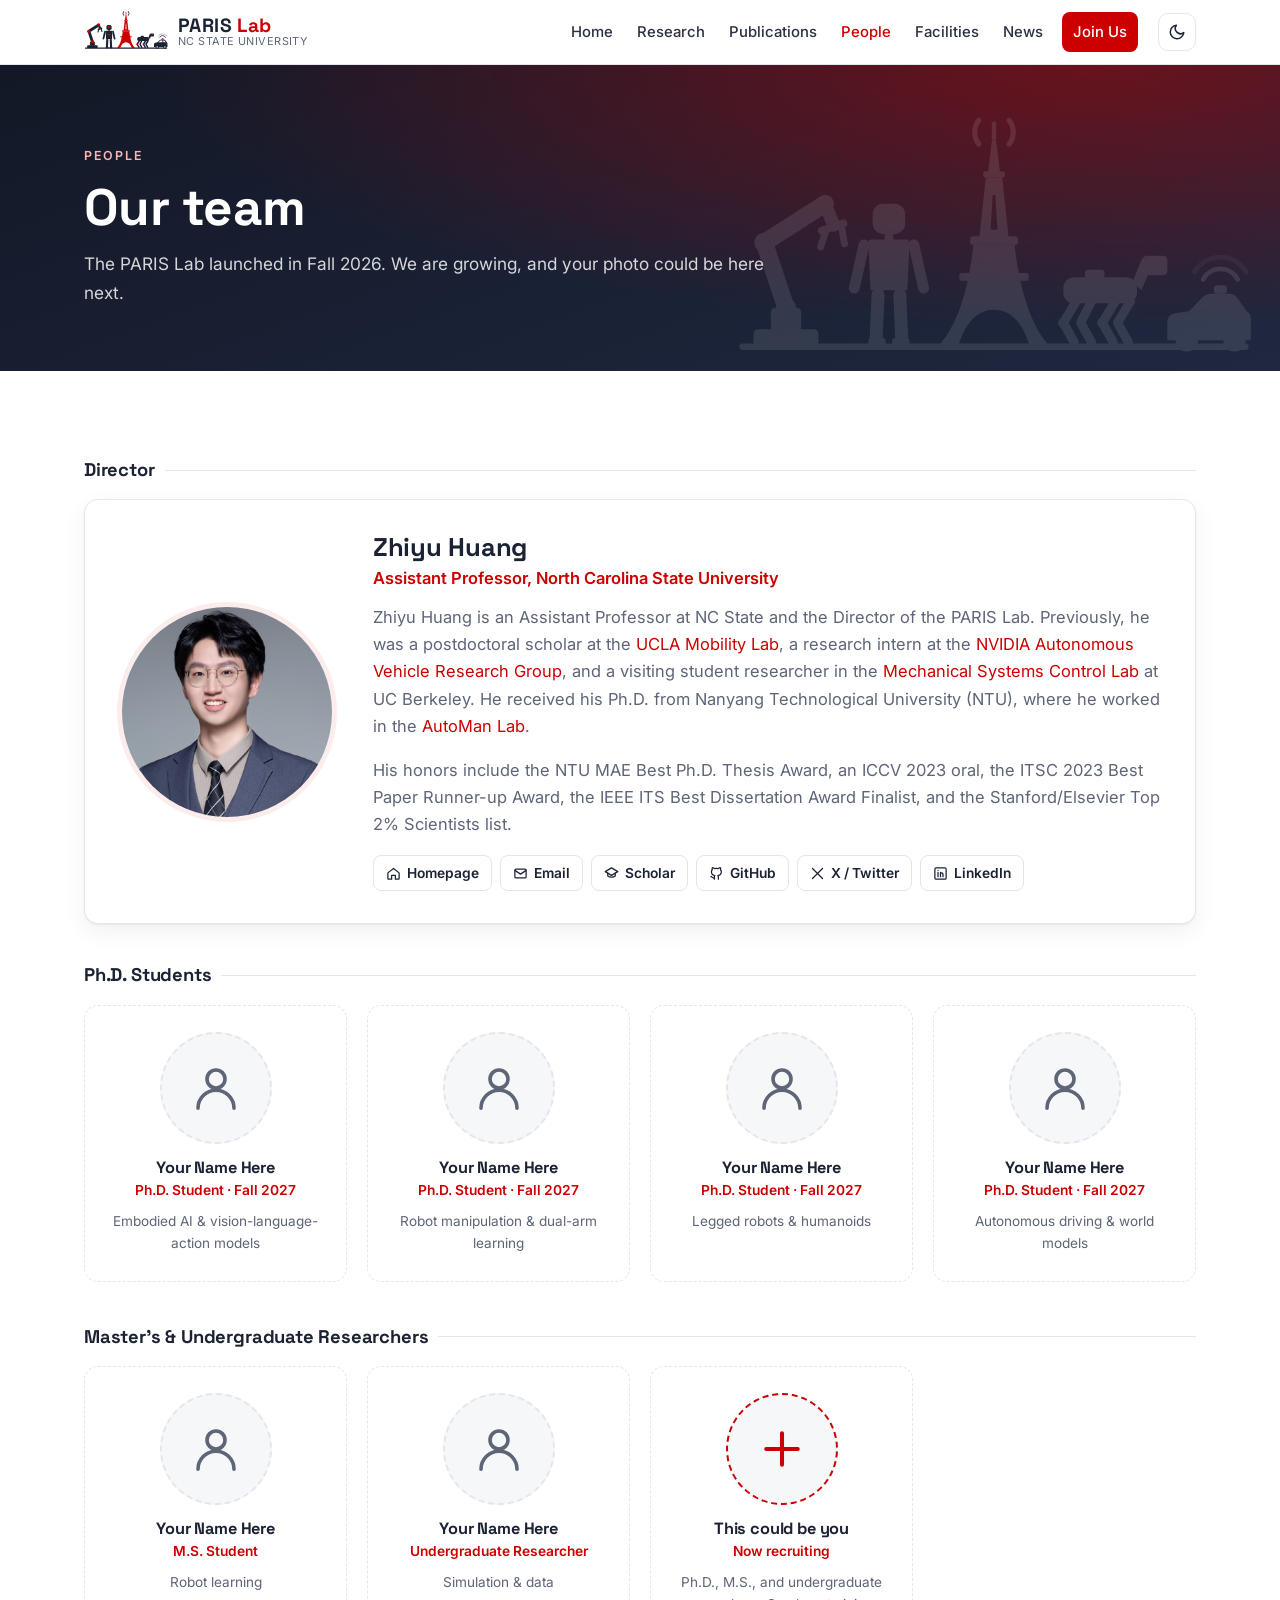
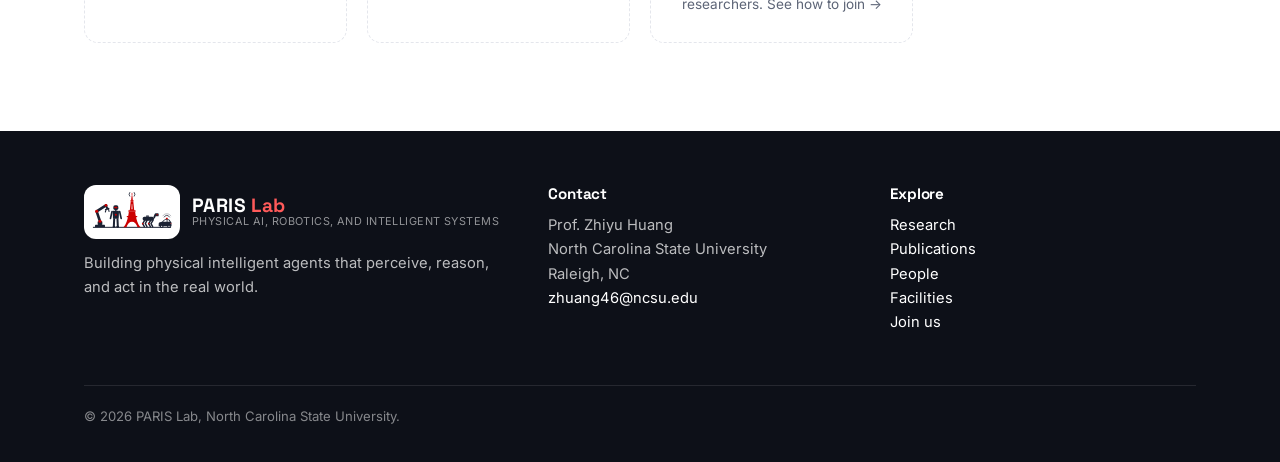
==== people.html @ 3547f05c "Launch PARIS Lab website Multi-page static site for the Physical AI, Robotics, and Intelligent Syste" ====
<!doctype html>
<html lang="en">
<head>
  <meta charset="utf-8">
  <meta name="viewport" content="width=device-width, initial-scale=1">
  <title>People · PARIS Lab</title>
  <meta name="description" content="Members of the PARIS Lab at NC State, directed by Prof. Zhiyu Huang.">
  <meta name="theme-color" content="#cc0000">
  <link rel="icon" type="image/svg+xml" href="assets/img/logo-icon.svg">
  <link rel="icon" type="image/png" sizes="32x32" href="assets/img/favicon-32.png">
  <link rel="apple-touch-icon" href="assets/img/apple-touch-icon.png">
  <link rel="preconnect" href="https://fonts.googleapis.com">
  <link rel="preconnect" href="https://fonts.gstatic.com" crossorigin>
  <link href="https://fonts.googleapis.com/css2?family=Inter:wght@400;500;600;700&family=Space+Grotesk:wght@500;600;700&display=swap" rel="stylesheet">
  <link rel="stylesheet" href="assets/css/style.css">
  <script>try{var t=localStorage.getItem('theme');if(t==='dark'||t==='light')document.documentElement.setAttribute('data-theme',t)}catch(e){}</script>
</head>
<body data-page="people">
<script src="assets/js/layout.js"></script>

<main>
  <section class="page-hero">
    <svg class="skyline" aria-hidden="true"><use href="#logo"/></svg>
    <div class="wrap">
      <span class="eyebrow">People</span>
      <h1>Our team</h1>
      <p>The PARIS Lab launched in Fall 2026. We are growing, and your photo could be here next.</p>
    </div>
  </section>

  <section class="block">
    <div class="wrap">
      <h3 class="team-label reveal">Director</h3>
      <article class="card pi reveal">
        <img src="assets/img/people/zhiyu-huang.jpg" alt="Portrait of Zhiyu Huang">
        <div>
          <h3>Zhiyu Huang</h3>
          <div class="role">Assistant Professor, North Carolina State University</div>
          <p>Zhiyu Huang is an Assistant Professor at NC State and the Director of the PARIS Lab. Previously, he was a postdoctoral scholar at the <a href="https://mobility-lab.seas.ucla.edu/">UCLA Mobility Lab</a>, a research intern at the <a href="https://research.nvidia.com/labs/avg/">NVIDIA Autonomous Vehicle Research Group</a>, and a visiting student researcher in the <a href="https://msc.berkeley.edu/">Mechanical Systems Control Lab</a> at UC Berkeley. He received his Ph.D. from Nanyang Technological University (NTU), where he worked in the <a href="https://lvchen.wixsite.com/automan">AutoMan Lab</a>.</p>
          <p>His honors include the NTU MAE Best Ph.D. Thesis Award, an ICCV 2023 oral, the ITSC 2023 Best Paper Runner-up Award, the IEEE ITS Best Dissertation Award Finalist, and the Stanford/Elsevier Top 2% Scientists list.</p>
          <div class="icon-links">
            <a href="https://mczhi.github.io/"><svg viewBox="0 0 24 24" fill="none" stroke="currentColor" stroke-width="2" stroke-linecap="round" stroke-linejoin="round"><path d="M3 11l9-7 9 7v9a1 1 0 0 1-1 1h-5v-6H9v6H4a1 1 0 0 1-1-1z"/></svg>Homepage</a>
            <a href="mailto:zhuang46@ncsu.edu"><svg viewBox="0 0 24 24" fill="none" stroke="currentColor" stroke-width="2" stroke-linecap="round" stroke-linejoin="round"><rect x="3" y="5" width="18" height="14" rx="2"/><path d="M3 7l9 6 9-6"/></svg>Email</a>
            <a href="https://scholar.google.com/citations?user=aLZEVCsAAAAJ&amp;hl=en"><svg viewBox="0 0 24 24" fill="none" stroke="currentColor" stroke-width="2" stroke-linecap="round" stroke-linejoin="round"><path d="M2 9l10-6 10 6-10 6z"/><path d="M6 11.5V16c3 2.5 9 2.5 12 0v-4.5"/></svg>Scholar</a>
            <a href="https://github.com/MCZhi"><svg viewBox="0 0 24 24" fill="none" stroke="currentColor" stroke-width="2" stroke-linecap="round" stroke-linejoin="round"><path d="M9 19c-4 1.3-4-2-6-2.5M15 21v-3.5a3 3 0 0 0-.8-2.3c2.7-.3 5.5-1.3 5.5-6a4.7 4.7 0 0 0-1.3-3.2 4.3 4.3 0 0 0-.1-3.2s-1-.3-3.4 1.3a11.6 11.6 0 0 0-6.2 0C6.3 2.5 5.3 2.8 5.3 2.8a4.3 4.3 0 0 0-.1 3.2A4.7 4.7 0 0 0 3.9 9.2c0 4.6 2.8 5.7 5.5 6a3 3 0 0 0-.8 2.3V21"/></svg>GitHub</a>
            <a href="https://twitter.com/ZhiyuChris"><svg viewBox="0 0 24 24" fill="none" stroke="currentColor" stroke-width="2" stroke-linecap="round" stroke-linejoin="round"><path d="M4 4l16 16M20 4L4 20"/></svg>X / Twitter</a>
            <a href="https://www.linkedin.com/in/zhiyu-huang-a611ab191"><svg viewBox="0 0 24 24" fill="none" stroke="currentColor" stroke-width="2" stroke-linecap="round" stroke-linejoin="round"><rect x="3" y="3" width="18" height="18" rx="2"/><path d="M8 10v7M8 7v.01M12 17v-4a2 2 0 0 1 4 0v4M12 10v7"/></svg>LinkedIn</a>
          </div>
        </div>
      </article>

      <!--
        PLACEHOLDERS: replace each card below with a real student as they join.
        Template for a real member (put a square photo in assets/img/people/):
        <article class="card person">
          <img class="avatar" style="border:0;object-fit:cover" src="assets/img/people/firstname-lastname.jpg" alt="Portrait of Full Name">
          <h4>Full Name</h4>
          <div class="role">Ph.D. Student (2027&ndash;)</div>
          <p>Research interests</p>
        </article>
      -->
      <h3 class="team-label reveal">Ph.D. Students</h3>
      <div class="people">
        <article class="card person placeholder reveal">
          <div class="avatar"><svg viewBox="0 0 24 24" fill="none" stroke="currentColor" stroke-width="1.6" stroke-linecap="round"><circle cx="12" cy="8" r="4"/><path d="M4 21a8 8 0 0 1 16 0"/></svg></div>
          <h4>Your Name Here</h4>
          <div class="role">Ph.D. Student &middot; Fall 2027</div>
          <p>Embodied AI &amp; vision-language-action models</p>
        </article>
        <article class="card person placeholder reveal">
          <div class="avatar"><svg viewBox="0 0 24 24" fill="none" stroke="currentColor" stroke-width="1.6" stroke-linecap="round"><circle cx="12" cy="8" r="4"/><path d="M4 21a8 8 0 0 1 16 0"/></svg></div>
          <h4>Your Name Here</h4>
          <div class="role">Ph.D. Student &middot; Fall 2027</div>
          <p>Robot manipulation &amp; dual-arm learning</p>
        </article>
        <article class="card person placeholder reveal">
          <div class="avatar"><svg viewBox="0 0 24 24" fill="none" stroke="currentColor" stroke-width="1.6" stroke-linecap="round"><circle cx="12" cy="8" r="4"/><path d="M4 21a8 8 0 0 1 16 0"/></svg></div>
          <h4>Your Name Here</h4>
          <div class="role">Ph.D. Student &middot; Fall 2027</div>
          <p>Legged robots &amp; humanoids</p>
        </article>
        <article class="card person placeholder reveal">
          <div class="avatar"><svg viewBox="0 0 24 24" fill="none" stroke="currentColor" stroke-width="1.6" stroke-linecap="round"><circle cx="12" cy="8" r="4"/><path d="M4 21a8 8 0 0 1 16 0"/></svg></div>
          <h4>Your Name Here</h4>
          <div class="role">Ph.D. Student &middot; Fall 2027</div>
          <p>Autonomous driving &amp; world models</p>
        </article>
      </div>

      <h3 class="team-label reveal" style="margin-top:44px">Master&rsquo;s &amp; Undergraduate Researchers</h3>
      <div class="people">
        <article class="card person placeholder reveal">
          <div class="avatar"><svg viewBox="0 0 24 24" fill="none" stroke="currentColor" stroke-width="1.6" stroke-linecap="round"><circle cx="12" cy="8" r="4"/><path d="M4 21a8 8 0 0 1 16 0"/></svg></div>
          <h4>Your Name Here</h4>
          <div class="role">M.S. Student</div>
          <p>Robot learning</p>
        </article>
        <article class="card person placeholder reveal">
          <div class="avatar"><svg viewBox="0 0 24 24" fill="none" stroke="currentColor" stroke-width="1.6" stroke-linecap="round"><circle cx="12" cy="8" r="4"/><path d="M4 21a8 8 0 0 1 16 0"/></svg></div>
          <h4>Your Name Here</h4>
          <div class="role">Undergraduate Researcher</div>
          <p>Simulation &amp; data</p>
        </article>
        <a class="card person placeholder reveal" href="join.html" style="color:inherit;text-decoration:none">
          <div class="avatar" style="color:var(--red);border-color:var(--red)"><svg viewBox="0 0 24 24" fill="none" stroke="currentColor" stroke-width="1.8" stroke-linecap="round"><path d="M12 5v14M5 12h14"/></svg></div>
          <h4>This could be you</h4>
          <div class="role">Now recruiting</div>
          <p>Ph.D., M.S., and undergraduate researchers. See how to join &rarr;</p>
        </a>
      </div>
    </div>
  </section>
</main>

<script src="assets/js/main.js"></script>
</body>
</html>
---- assets/css/style.css ----
/* PARIS Lab — Physical AI, Robotics, and Intelligent Systems Lab @ NC State */

:root {
  --red: #cc0000;
  --red-deep: #990000;
  --red-soft: #fdecec;
  --ink: #1b2233;
  --text: #2a3142;
  --muted: #5d6577;
  --line: #e4e6ec;
  --bg: #ffffff;
  --bg-alt: #f6f7f9;
  --card: #ffffff;
  --shadow: 0 1px 2px rgba(20, 24, 36, .06), 0 8px 24px rgba(20, 24, 36, .06);
  --radius: 14px;
  --max: 1160px;
  --head: "Space Grotesk", "Inter", system-ui, sans-serif;
  --body: "Inter", system-ui, -apple-system, "Segoe UI", sans-serif;
}

@media (prefers-color-scheme: dark) {
  :root:not([data-theme="light"]) {
    --red: #ff4d4d;
    --red-deep: #ff7070;
    --red-soft: #3a1c20;
    --ink: #eef0f5;
    --text: #d4d8e1;
    --muted: #9aa1b2;
    --line: #2a3040;
    --bg: #11141c;
    --bg-alt: #161a24;
    --card: #1a1f2b;
    --shadow: 0 1px 2px rgba(0, 0, 0, .3), 0 8px 24px rgba(0, 0, 0, .25);
  }
}
:root[data-theme="dark"] {
  --red: #ff4d4d;
  --red-deep: #ff7070;
  --red-soft: #3a1c20;
  --ink: #eef0f5;
  --text: #d4d8e1;
  --muted: #9aa1b2;
  --line: #2a3040;
  --bg: #11141c;
  --bg-alt: #161a24;
  --card: #1a1f2b;
  --shadow: 0 1px 2px rgba(0, 0, 0, .3), 0 8px 24px rgba(0, 0, 0, .25);
}

* { box-sizing: border-box; }
html { scroll-behavior: smooth; scroll-padding-top: 84px; }
body {
  margin: 0;
  font-family: var(--body);
  font-size: 16.5px;
  line-height: 1.65;
  color: var(--text);
  background: var(--bg);
  -webkit-font-smoothing: antialiased;
}
img, video, svg { max-width: 100%; display: block; }
a { color: var(--red); text-decoration: none; }
a:hover { text-decoration: underline; text-underline-offset: 3px; }
h1, h2, h3, h4 { font-family: var(--head); color: var(--ink); line-height: 1.2; margin: 0 0 .5em; letter-spacing: -.01em; }
p { margin: 0 0 1em; }

.wrap { max-width: var(--max); margin: 0 auto; padding: 0 24px; }
@media (max-width: 600px) { .wrap { padding: 0 16px; } }

/* ---------- Header ---------- */
.site-header {
  position: sticky; top: 0; z-index: 50;
  background: color-mix(in srgb, var(--bg) 88%, transparent);
  backdrop-filter: saturate(160%) blur(12px);
  -webkit-backdrop-filter: saturate(160%) blur(12px);
  border-bottom: 1px solid var(--line);
}
.site-header .wrap { display: flex; align-items: center; gap: 20px; height: 64px; }
.brand { display: flex; align-items: center; gap: 10px; color: var(--ink); }
.brand:hover { text-decoration: none; }
.brand-mark { width: 84px; height: 42px; flex: none; --logo-bg: var(--bg); }
.brand-text { display: flex; flex-direction: column; line-height: 1.05; }
.brand-name { font-family: var(--head); font-weight: 700; font-size: 1.2rem; letter-spacing: .02em; }
.brand-name span { color: var(--red); }
.brand-sub { font-size: .68rem; color: var(--muted); letter-spacing: .04em; text-transform: uppercase; }

.nav { margin-left: auto; display: flex; align-items: center; gap: 2px; }
.nav a {
  color: var(--text); font-weight: 500; font-size: .93rem;
  padding: 8px 11px; border-radius: 8px;
}
.nav a:hover { background: var(--bg-alt); text-decoration: none; color: var(--ink); }
.nav a.active { color: var(--red); }
.nav a.nav-cta { background: var(--red); color: #fff; margin-left: 6px; }
.nav a.nav-cta:hover { background: var(--red-deep); color: #fff; }
.theme-toggle, .menu-toggle {
  border: 1px solid var(--line); background: var(--card); color: var(--ink);
  width: 38px; height: 38px; border-radius: 10px; cursor: pointer;
  display: grid; place-items: center; flex: none;
}
.theme-toggle svg, .menu-toggle svg { width: 18px; height: 18px; }
.menu-toggle { display: none; }
.icon-sun { display: none; }
[data-theme="dark"] .icon-sun { display: block; }
[data-theme="dark"] .icon-moon { display: none; }
@media (prefers-color-scheme: dark) {
  :root:not([data-theme="light"]) .icon-sun { display: block; }
  :root:not([data-theme="light"]) .icon-moon { display: none; }
}

@media (max-width: 1020px) {
  .menu-toggle { display: grid; }
  .nav {
    position: absolute; top: 64px; left: 0; right: 0;
    flex-direction: column; align-items: stretch; gap: 0;
    background: var(--bg); border-bottom: 1px solid var(--line);
    padding: 8px 16px 16px; display: none;
  }
  .nav.open { display: flex; }
  .nav a { padding: 12px; }
  .nav a.nav-cta { margin: 8px 0 0; text-align: center; }
  .brand-sub { display: none; }
}

/* ---------- Hero ---------- */
.hero {
  position: relative; overflow: hidden; color: #fff;
  min-height: min(86vh, 760px); display: flex; align-items: center;
  background: #0d1018;
}
.hero-video {
  position: absolute; inset: 0; width: 100%; height: 100%;
  object-fit: cover; opacity: .55;
}
.hero::after {
  content: ""; position: absolute; inset: 0;
  background:
    radial-gradient(ellipse at 20% 40%, rgba(13, 16, 24, .55), transparent 65%),
    linear-gradient(180deg, rgba(13, 16, 24, .35) 0%, rgba(13, 16, 24, .85) 100%);
}
.hero .wrap { position: relative; z-index: 1; padding-top: 72px; padding-bottom: 72px; }
.hero-logo {
  width: 260px; height: 130px; background: #fff; border-radius: 20px; padding: 12px 16px 8px;
  box-shadow: 0 10px 30px rgba(0, 0, 0, .35); margin-bottom: 26px; color: #1b2233; --logo-bg: #fff;
}
@media (max-width: 600px) { .hero-logo { width: 200px; height: 100px; } }
.eyebrow {
  display: inline-block; font-size: .78rem; font-weight: 600; letter-spacing: .14em;
  text-transform: uppercase; color: #ffb3b3; margin-bottom: 14px;
}
.hero h1 {
  color: #fff; font-size: clamp(2.2rem, 5.4vw, 4rem); font-weight: 700;
  max-width: 14ch; margin-bottom: 18px;
}
.hero h1 .acr { color: #ff5a5a; }
.hero-lead { font-size: clamp(1.02rem, 1.6vw, 1.22rem); max-width: 60ch; color: rgba(255, 255, 255, .88); margin-bottom: 30px; }
.btn-row { display: flex; flex-wrap: wrap; gap: 12px; }
.btn {
  display: inline-flex; align-items: center; gap: 8px;
  padding: 12px 20px; border-radius: 10px; font-weight: 600; font-size: .96rem;
  border: 1px solid transparent; transition: transform .15s ease, background .15s ease;
}
.btn:hover { text-decoration: none; transform: translateY(-1px); }
.btn-primary { background: var(--red); color: #fff; }
.btn-primary:hover { background: var(--red-deep); }
.hero .btn-primary { background: #cc0000; }
.hero .btn-primary:hover { background: #a80000; }
.btn-ghost { border-color: rgba(255, 255, 255, .45); color: #fff; }
.btn-ghost:hover { background: rgba(255, 255, 255, .1); }
.btn-outline { border-color: var(--line); color: var(--ink); background: var(--card); }
.btn-outline:hover { border-color: var(--red); color: var(--red); }

.hero-badge {
  position: absolute; right: 24px; bottom: 22px; z-index: 1;
  font-size: .8rem; color: rgba(255, 255, 255, .7);
}
@media (max-width: 600px) { .hero-badge { display: none; } }

/* ---------- Sections ---------- */
section.block { padding: 88px 0; }
section.block.alt { background: var(--bg-alt); }
.section-head { max-width: 760px; margin-bottom: 44px; }
.section-head .kicker {
  font-size: .78rem; font-weight: 700; letter-spacing: .14em; text-transform: uppercase;
  color: var(--red); margin-bottom: 8px; display: block;
}
.section-head h2 { font-size: clamp(1.8rem, 3.4vw, 2.5rem); }
.section-head p { color: var(--muted); font-size: 1.06rem; }
@media (max-width: 600px) { section.block { padding: 64px 0; } }

/* ---------- Research directions ---------- */
.grid-3 { display: grid; grid-template-columns: repeat(3, 1fr); gap: 22px; }
@media (max-width: 900px) { .grid-3 { grid-template-columns: 1fr; } }
.card {
  background: var(--card); border: 1px solid var(--line); border-radius: var(--radius);
  box-shadow: var(--shadow);
}
.direction { padding: 28px; position: relative; overflow: hidden; }
.direction::before {
  content: ""; position: absolute; left: 0; top: 0; right: 0; height: 4px; background: var(--red);
}
.direction .icon {
  width: 52px; height: 52px; border-radius: 12px; background: var(--red-soft); color: var(--red);
  display: grid; place-items: center; margin-bottom: 18px;
}
.direction .icon svg { width: 28px; height: 28px; }
.direction h3 { font-size: 1.25rem; }
.direction p { color: var(--muted); font-size: .97rem; margin: 0; }
.tags { display: flex; flex-wrap: wrap; gap: 6px; margin-top: 16px; }
.tag {
  font-size: .76rem; padding: 3px 10px; border-radius: 999px;
  background: var(--bg-alt); border: 1px solid var(--line); color: var(--muted);
}

/* ---------- Projects ---------- */
.project { padding: 0; overflow: hidden; margin-bottom: 36px; }
.project:last-child { margin-bottom: 0; }
.project-body { padding: 28px 30px 30px; }
.project-top { display: flex; flex-wrap: wrap; align-items: baseline; gap: 10px 16px; margin-bottom: 6px; }
.project h3 { font-size: 1.55rem; margin: 0; }
.venue {
  font-size: .78rem; font-weight: 700; letter-spacing: .06em; text-transform: uppercase;
  color: var(--red); background: var(--red-soft); padding: 3px 10px; border-radius: 6px;
}
.project .subtitle { font-weight: 500; color: var(--ink); margin-bottom: 10px; }
.project .desc { color: var(--muted); max-width: 80ch; }
.links { display: flex; flex-wrap: wrap; gap: 8px; margin-top: 14px; }
.links a {
  font-size: .87rem; font-weight: 600; padding: 6px 14px; border-radius: 8px;
  border: 1px solid var(--line); color: var(--ink); background: var(--bg);
}
.links a:hover { border-color: var(--red); color: var(--red); text-decoration: none; }

.media-main { background: #0d1018; }
.media-main video { width: 100%; aspect-ratio: 16 / 9; object-fit: contain; background: #0d1018; }
.media-grid { display: grid; gap: 4px; background: #0d1018; }
.media-grid.cols-3 { grid-template-columns: repeat(3, 1fr); }
.media-grid.cols-2 { grid-template-columns: repeat(2, 1fr); }
@media (max-width: 760px) {
  .media-grid.cols-3 { grid-template-columns: repeat(2, 1fr); }
  .media-grid.cols-2 { grid-template-columns: 1fr; }
}
.clip { position: relative; margin: 0; }
.clip video { width: 100%; height: 100%; object-fit: cover; }
.clip.square video { aspect-ratio: 1 / 1; }
.clip.wide video { aspect-ratio: 16 / 9; }
.clip figcaption {
  position: absolute; right: 8px; top: 8px; font-size: .74rem; font-weight: 600;
  color: #fff; background: rgba(0, 0, 0, .55); padding: 3px 9px; border-radius: 6px;
}

.tabs { display: flex; flex-wrap: wrap; gap: 6px; padding: 14px 30px 0; }
.tab {
  font: inherit; font-size: .86rem; font-weight: 600; cursor: pointer;
  padding: 7px 14px; border-radius: 8px; border: 1px solid var(--line);
  background: var(--bg); color: var(--muted);
}
.tab[aria-selected="true"] { background: var(--ink); border-color: var(--ink); color: var(--bg); }
.tab-panel { padding: 14px 30px 0; }
.tab-panel video { width: 100%; border-radius: 10px; background: #0d1018; aspect-ratio: 1520 / 450; object-fit: cover; }
.tab-panel .instr { font-size: .9rem; color: var(--muted); margin: 10px 0 0; }
@media (max-width: 600px) {
  .project-body { padding: 22px 18px 24px; }
  .tabs, .tab-panel { padding-left: 18px; padding-right: 18px; }
}

.split-2 { display: grid; grid-template-columns: 1fr 1fr; gap: 22px; }
@media (max-width: 900px) { .split-2 { grid-template-columns: 1fr; } }
.split-2 .project { margin-bottom: 0; }

/* ---------- News ---------- */
.news { list-style: none; margin: 0; padding: 0; border-left: 2px solid var(--line); }
.news li { position: relative; padding: 0 0 20px 26px; }
.news li::before {
  content: ""; position: absolute; left: -7px; top: 7px; width: 12px; height: 12px;
  border-radius: 50%; background: var(--bg); border: 2px solid var(--red);
}
.news li:first-child::before { background: var(--red); }
.news time { display: block; font-family: var(--head); font-weight: 700; font-size: .85rem; color: var(--red); }
.news-wrap { display: grid; grid-template-columns: 1fr 360px; gap: 48px; align-items: start; }
@media (max-width: 900px) { .news-wrap { grid-template-columns: 1fr; } }
.news-more { display: none; }
.news.expanded .news-more { display: list-item; }
.aside-card { padding: 26px; position: sticky; top: 88px; }
.aside-card h3 { font-size: 1.1rem; }
.aside-card ul { padding-left: 18px; margin: 0 0 14px; color: var(--muted); font-size: .95rem; }

/* ---------- Publications ---------- */
.pubs { display: grid; gap: 18px; }
.pub { display: grid; grid-template-columns: 240px 1fr; gap: 24px; padding: 20px; align-items: center; }
.pub img { width: 100%; aspect-ratio: 16 / 10; object-fit: contain; background: #fff; border-radius: 10px; border: 1px solid var(--line); }
.pub h3 { font-size: 1.08rem; margin-bottom: 4px; }
.pub .authors { font-size: .9rem; color: var(--muted); margin-bottom: 4px; }
.pub .authors b { color: var(--ink); }
.pub .where { font-size: .9rem; font-style: italic; color: var(--text); margin: 0; }
.pub .links { margin-top: 10px; }
.pub .links a { padding: 4px 11px; font-size: .8rem; }
.award { color: var(--red); font-style: normal; font-weight: 600; }
@media (max-width: 700px) { .pub { grid-template-columns: 1fr; } }
.center-row { display: flex; justify-content: center; gap: 12px; flex-wrap: wrap; margin-top: 30px; }

/* ---------- Team ---------- */
.pi { display: grid; grid-template-columns: 220px 1fr; gap: 36px; padding: 32px; align-items: center; margin-bottom: 40px; }
.pi img { width: 220px; height: 220px; border-radius: 50%; object-fit: cover; border: 5px solid var(--red-soft); }
.pi h3 { font-size: 1.6rem; margin-bottom: 2px; }
.pi .role { color: var(--red); font-weight: 600; margin-bottom: 12px; }
.pi p { color: var(--muted); }
.icon-links { display: flex; flex-wrap: wrap; gap: 8px; }
.icon-links a {
  display: inline-flex; align-items: center; gap: 6px; font-size: .86rem; font-weight: 600;
  padding: 6px 12px; border-radius: 8px; border: 1px solid var(--line); color: var(--ink);
}
.icon-links a:hover { border-color: var(--red); color: var(--red); text-decoration: none; }
.icon-links svg { width: 15px; height: 15px; }
@media (max-width: 760px) {
  .pi { grid-template-columns: 1fr; text-align: center; padding: 26px 18px; }
  .pi img { margin: 0 auto; width: 180px; height: 180px; }
  .icon-links { justify-content: center; }
}
.team-label { font-size: 1.15rem; margin: 0 0 18px; display: flex; align-items: center; gap: 10px; }
.team-label::after { content: ""; flex: 1; height: 1px; background: var(--line); }
.people { display: grid; grid-template-columns: repeat(4, 1fr); gap: 20px; }
@media (max-width: 900px) { .people { grid-template-columns: repeat(2, 1fr); } }
@media (max-width: 460px) { .people { grid-template-columns: 1fr; } }
.person { padding: 26px 20px; text-align: center; }
.person.placeholder { border-style: dashed; box-shadow: none; background: transparent; }
.avatar {
  width: 112px; height: 112px; border-radius: 50%; margin: 0 auto 14px;
  background: var(--bg-alt); border: 2px dashed var(--line); display: grid; place-items: center; color: var(--muted);
}
.avatar svg { width: 54px; height: 54px; }
.person h4 { font-size: 1.02rem; margin-bottom: 2px; }
.person .role { font-size: .86rem; color: var(--red); font-weight: 600; }
.person p { font-size: .85rem; color: var(--muted); margin: 8px 0 0; }

/* ---------- Facilities ---------- */
.facility { display: grid; grid-template-columns: 1.05fr 1fr; overflow: hidden; }
.facility-visual {
  background: linear-gradient(160deg, #1b2233 0%, #2b3550 100%);
  display: grid; place-items: center; padding: 30px; min-height: 340px; position: relative;
}
.facility-visual svg { width: 100%; max-width: 440px; height: auto; }
.facility-visual .note {
  position: absolute; left: 14px; bottom: 12px; font-size: .74rem; color: rgba(255, 255, 255, .6);
}
.facility-body { padding: 32px; align-self: center; }
.facility-body h3 { font-size: 1.5rem; margin-bottom: 4px; }
.facility-body .maker { color: var(--muted); margin-bottom: 16px; }
.specs { list-style: none; padding: 0; margin: 0 0 18px; display: grid; gap: 10px; }
.specs li { display: grid; grid-template-columns: 22px 1fr; gap: 10px; font-size: .95rem; }
.specs svg { width: 20px; height: 20px; color: var(--red); margin-top: 3px; }
@media (max-width: 900px) { .facility { grid-template-columns: 1fr; } .facility-body { padding: 24px 20px; } }
.coming { margin-top: 22px; padding: 18px 22px; display: flex; gap: 14px; align-items: center; color: var(--muted); font-size: .95rem; }
.coming svg { width: 26px; height: 26px; color: var(--red); flex: none; }

/* ---------- Join ---------- */
.join-hero {
  background: linear-gradient(135deg, #cc0000 0%, #8f0000 100%); color: #fff;
  border-radius: 20px; padding: 44px; position: relative; overflow: hidden; margin-bottom: 26px;
}
.join-hero h3 { color: #fff; font-size: clamp(1.5rem, 3vw, 2.1rem); max-width: 22ch; }
.join-hero p { color: rgba(255, 255, 255, .9); max-width: 62ch; }
.join-hero .btn { background: #fff; color: #990000; }
.join-hero .btn:hover { background: #fff3f3; }
.join-hero .btn-ghost { background: transparent; color: #fff; }
.join-hero .btn-ghost:hover { background: rgba(255, 255, 255, .12); }
.join-hero .bg-mark {
  position: absolute; right: -20px; bottom: -10px; width: 360px; height: 180px; opacity: .14; pointer-events: none; color: #fff; --logo-bg: transparent; filter: brightness(0) invert(1);
}
@media (max-width: 600px) { .join-hero { padding: 30px 22px; } .join-hero .bg-mark { width: 220px; height: 110px; } }
.join-card { padding: 26px; }
.join-card h4 { font-size: 1.15rem; display: flex; align-items: center; gap: 10px; }
.join-card h4 svg { width: 22px; height: 22px; color: var(--red); }
.join-card p, .join-card li { color: var(--muted); font-size: .95rem; }
.join-card ul { padding-left: 18px; margin: 0; }
.email-tpl {
  margin-top: 26px; padding: 20px 24px; border-radius: 12px; background: var(--bg);
  border: 1px solid var(--line); font-size: .93rem;
}
.email-tpl code { font-family: ui-monospace, "SF Mono", Menlo, monospace; font-size: .88rem; color: var(--ink); }

/* ---------- Footer ---------- */
.site-footer { background: #0d1018; color: rgba(255, 255, 255, .72); padding: 54px 0 34px; font-size: .92rem; }
.site-footer a { color: #fff; }
.foot-grid { display: grid; grid-template-columns: 1.4fr 1fr 1fr; gap: 36px; }
@media (max-width: 760px) { .foot-grid { grid-template-columns: 1fr; } }
.site-footer h4 { color: #fff; font-size: .95rem; margin-bottom: 10px; }
.foot-brand { display: flex; gap: 12px; align-items: center; margin-bottom: 12px; }
.foot-brand .brand-mark-wrap { background: #fff; border-radius: 12px; padding: 6px 8px; width: 96px; height: 54px; color: #1b2233; --logo-bg: #fff; }
.foot-brand .brand-name { color: #fff; }
.foot-bottom { margin-top: 36px; padding-top: 20px; border-top: 1px solid rgba(255, 255, 255, .1); font-size: .82rem; color: rgba(255, 255, 255, .5); }

/* ---------- Motion ---------- */
.reveal { opacity: 0; transform: translateY(14px); transition: opacity .6s ease, transform .6s ease; }
.reveal.in { opacity: 1; transform: none; }
@media (prefers-reduced-motion: reduce) {
  html { scroll-behavior: auto; }
  .reveal { opacity: 1; transform: none; transition: none; }
  .btn { transition: none; }
}

/* ---------- Sub-page header ---------- */
.page-hero {
  position: relative; overflow: hidden; color: #fff;
  background: radial-gradient(ellipse at 85% 0%, rgba(204, 0, 0, .45), transparent 60%), linear-gradient(160deg, #131826 0%, #1f2840 100%);
  padding: 76px 0 64px;
}
.page-hero .eyebrow { margin-bottom: 10px; }
.page-hero h1 { color: #fff; font-size: clamp(2rem, 4.6vw, 3.2rem); margin-bottom: 12px; }
.page-hero p { color: rgba(255, 255, 255, .82); max-width: 62ch; font-size: 1.08rem; margin: 0; }
.page-hero .skyline {
  position: absolute; right: 2%; bottom: -6px; width: min(46vw, 520px); height: auto; aspect-ratio: 2 / 1;
  color: #fff; opacity: .1; pointer-events: none; --logo-bg: transparent; filter: brightness(0) invert(1);
}
@media (max-width: 600px) { .page-hero { padding: 56px 0 48px; } }

/* ---------- Home ---------- */
.intro { display: grid; grid-template-columns: 1.2fr 1fr; gap: 56px; align-items: center; }
.intro .lead { font-size: 1.12rem; color: var(--text); }
.facts { display: grid; grid-template-columns: repeat(3, 1fr); gap: 14px; margin-top: 26px; }
.fact { padding: 16px; border-radius: 12px; background: var(--bg-alt); border: 1px solid var(--line); }
.fact b { display: block; font-family: var(--head); font-size: 1.3rem; color: var(--ink); }
.fact span { font-size: .84rem; color: var(--muted); }
.mini-dirs { display: grid; gap: 14px; }
.mini-dir { display: grid; grid-template-columns: 48px 1fr; gap: 16px; padding: 18px 20px; align-items: center; color: inherit; }
.mini-dir:hover { text-decoration: none; border-color: var(--red); }
.mini-dir .icon { width: 48px; height: 48px; border-radius: 12px; background: var(--red-soft); color: var(--red); display: grid; place-items: center; }
.mini-dir .icon svg { width: 26px; height: 26px; }
.mini-dir h3 { font-size: 1.05rem; margin: 0 0 2px; }
.mini-dir p { font-size: .9rem; color: var(--muted); margin: 0; line-height: 1.5; }
@media (max-width: 900px) { .intro { grid-template-columns: 1fr; gap: 36px; } }
@media (max-width: 460px) { .facts { grid-template-columns: 1fr; } }

.feature-grid { display: grid; grid-template-columns: repeat(3, 1fr); gap: 22px; }
@media (max-width: 900px) { .feature-grid { grid-template-columns: 1fr; } }
.feature { overflow: hidden; color: inherit; display: flex; flex-direction: column; transition: transform .2s ease, border-color .2s ease; }
.feature:hover { text-decoration: none; transform: translateY(-3px); border-color: var(--red); }
.feature video { width: 100%; aspect-ratio: 4 / 3; object-fit: cover; background: #0d1018; }
.feature .body { padding: 20px 22px 22px; }
.feature .venue { display: inline-block; margin-bottom: 8px; }
.feature h3 { font-size: 1.2rem; margin-bottom: 4px; }
.feature p { font-size: .92rem; color: var(--muted); margin: 0; }
.more-link { font-weight: 600; display: inline-flex; gap: 6px; margin-top: 10px; }
.section-row { display: flex; justify-content: space-between; align-items: end; gap: 20px; flex-wrap: wrap; margin-bottom: 30px; }
.section-row .section-head { margin-bottom: 0; }

/* ---------- Publications (compact list) ---------- */
.pub-list { list-style: none; margin: 0; padding: 0; display: grid; gap: 12px; }
.pub-list li { padding: 16px 20px; }
.pub-list .t { font-weight: 600; color: var(--ink); }
.pub-list .a { font-size: .9rem; color: var(--muted); }
.pub-list .v { font-size: .9rem; font-style: italic; }
.pub-list .links { margin-top: 6px; }
.pub-list .links a { padding: 3px 10px; font-size: .78rem; }

/* ---------- Facilities gallery ---------- */
.gallery-main { background: #fff; display: grid; place-items: center; padding: 18px; min-height: 360px; }
.gallery-main img { width: 100%; max-height: 520px; object-fit: contain; }
.thumbs { display: grid; grid-template-columns: repeat(4, 1fr); gap: 8px; padding: 0 18px 18px; background: #fff; }
.thumbs button {
  padding: 0; border: 2px solid #e4e6ec; border-radius: 10px; overflow: hidden; background: #fff; cursor: pointer;
}
.thumbs button[aria-pressed="true"] { border-color: #cc0000; }
.thumbs img { width: 100%; aspect-ratio: 1 / 1; object-fit: contain; }
.credit { font-size: .76rem; color: var(--muted); padding: 10px 18px; border-top: 1px solid var(--line); background: var(--card); }
.facility { align-items: stretch; }
.facility-media { display: flex; flex-direction: column; border-right: 1px solid var(--line); }
@media (max-width: 900px) { .facility-media { border-right: 0; border-bottom: 1px solid var(--line); } }
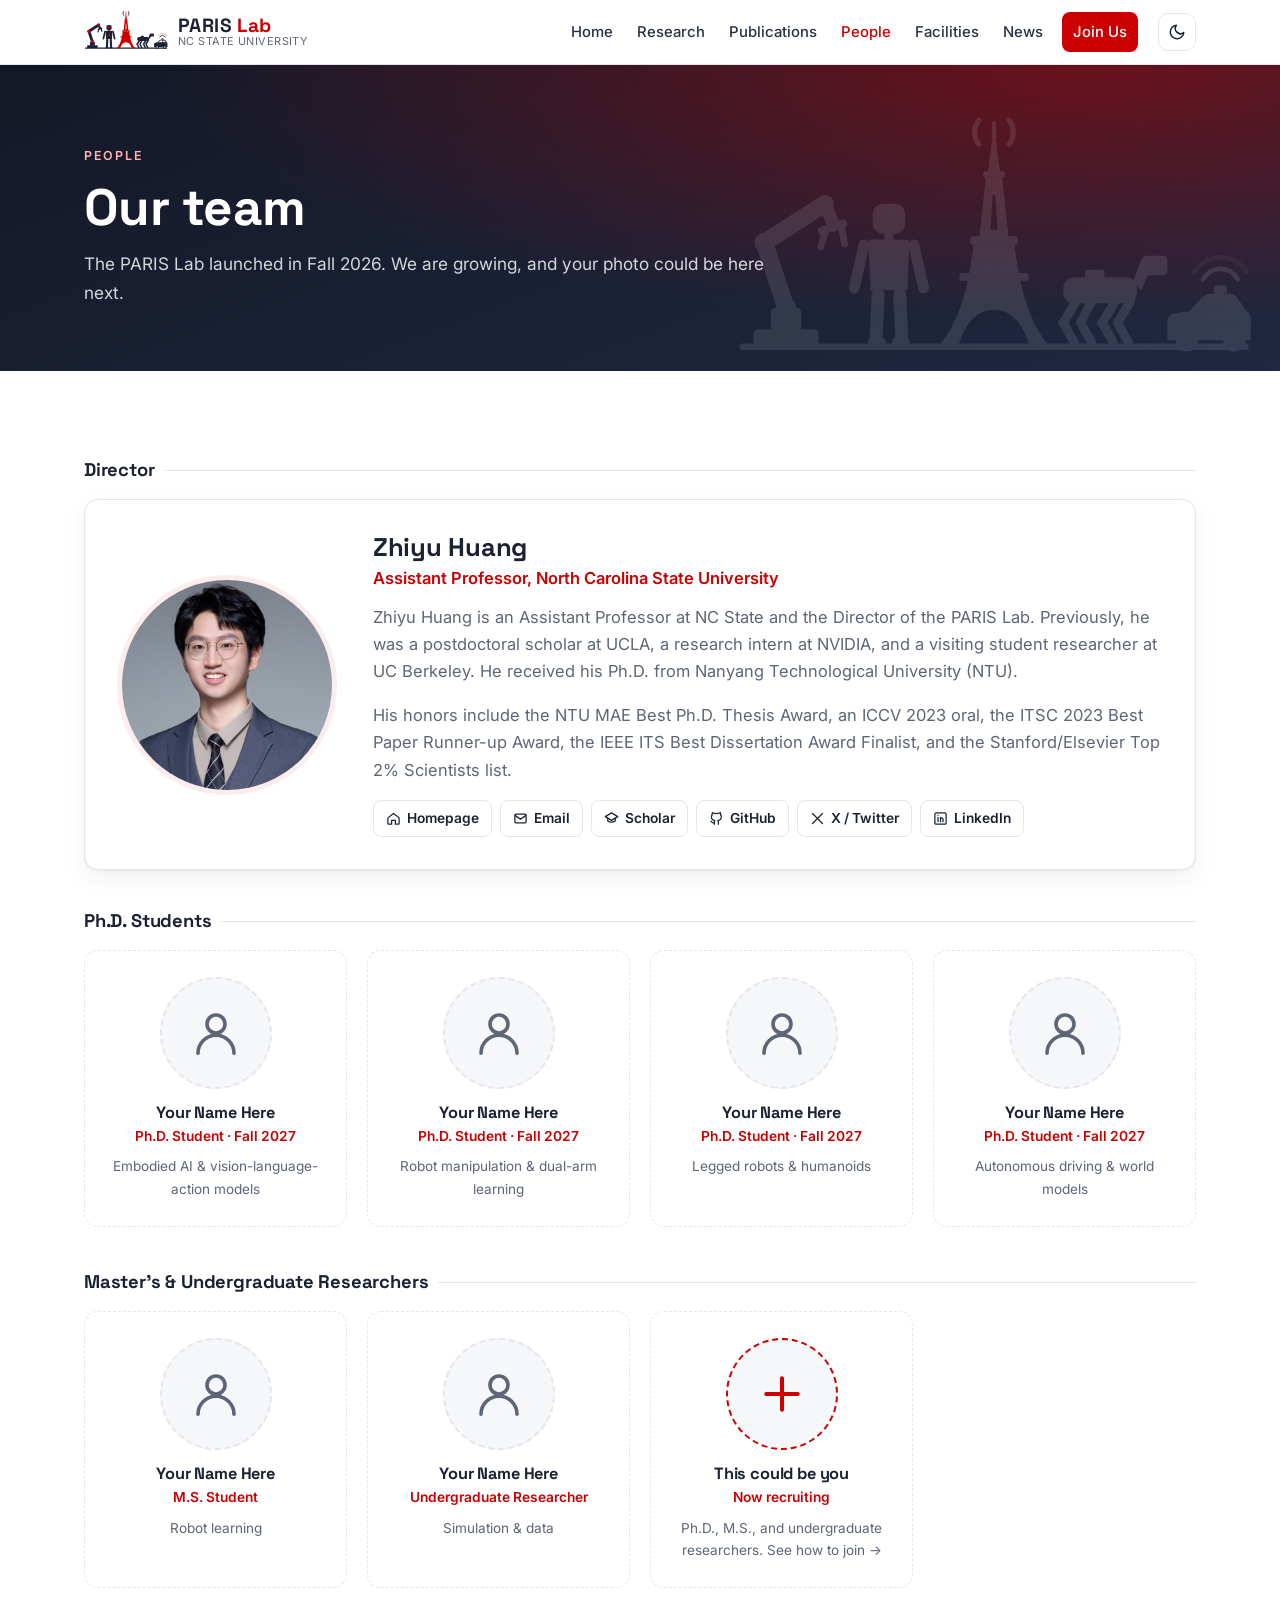
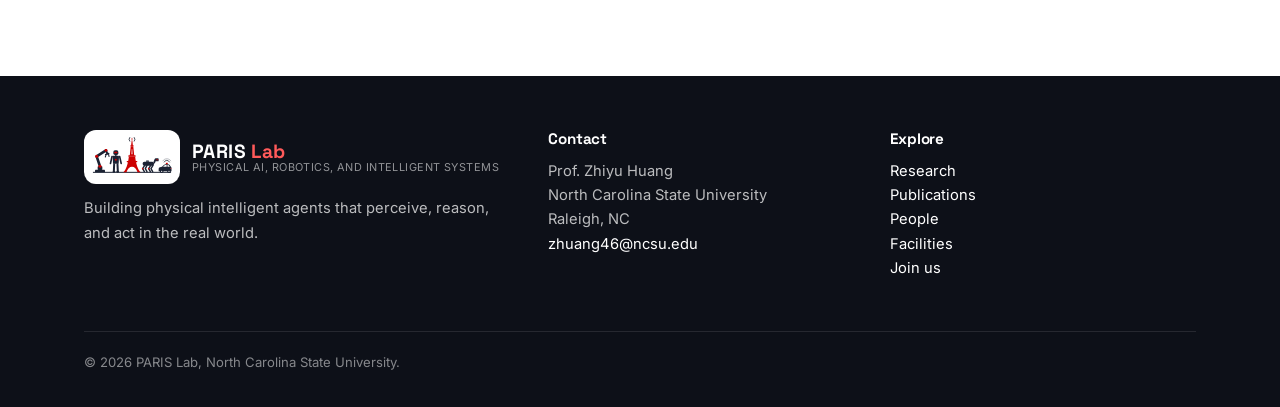
==== commit 46607d77: "Simplify director bio to institution names Co-Authored-By: Claude Opus 5.5 <noreply@anthropic.com>" ====
--- a/people.html
+++ b/people.html
@@ -36,7 +36,7 @@
         <div>
           <h3>Zhiyu Huang</h3>
           <div class="role">Assistant Professor, North Carolina State University</div>
-          <p>Zhiyu Huang is an Assistant Professor at NC State and the Director of the PARIS Lab. Previously, he was a postdoctoral scholar at the <a href="https://mobility-lab.seas.ucla.edu/">UCLA Mobility Lab</a>, a research intern at the <a href="https://research.nvidia.com/labs/avg/">NVIDIA Autonomous Vehicle Research Group</a>, and a visiting student researcher in the <a href="https://msc.berkeley.edu/">Mechanical Systems Control Lab</a> at UC Berkeley. He received his Ph.D. from Nanyang Technological University (NTU), where he worked in the <a href="https://lvchen.wixsite.com/automan">AutoMan Lab</a>.</p>
+          <p>Zhiyu Huang is an Assistant Professor at NC State and the Director of the PARIS Lab. Previously, he was a postdoctoral scholar at UCLA, a research intern at NVIDIA, and a visiting student researcher at UC Berkeley. He received his Ph.D. from Nanyang Technological University (NTU).</p>
           <p>His honors include the NTU MAE Best Ph.D. Thesis Award, an ICCV 2023 oral, the ITSC 2023 Best Paper Runner-up Award, the IEEE ITS Best Dissertation Award Finalist, and the Stanford/Elsevier Top 2% Scientists list.</p>
           <div class="icon-links">
             <a href="https://mczhi.github.io/"><svg viewBox="0 0 24 24" fill="none" stroke="currentColor" stroke-width="2" stroke-linecap="round" stroke-linejoin="round"><path d="M3 11l9-7 9 7v9a1 1 0 0 1-1 1h-5v-6H9v6H4a1 1 0 0 1-1-1z"/></svg>Homepage</a>
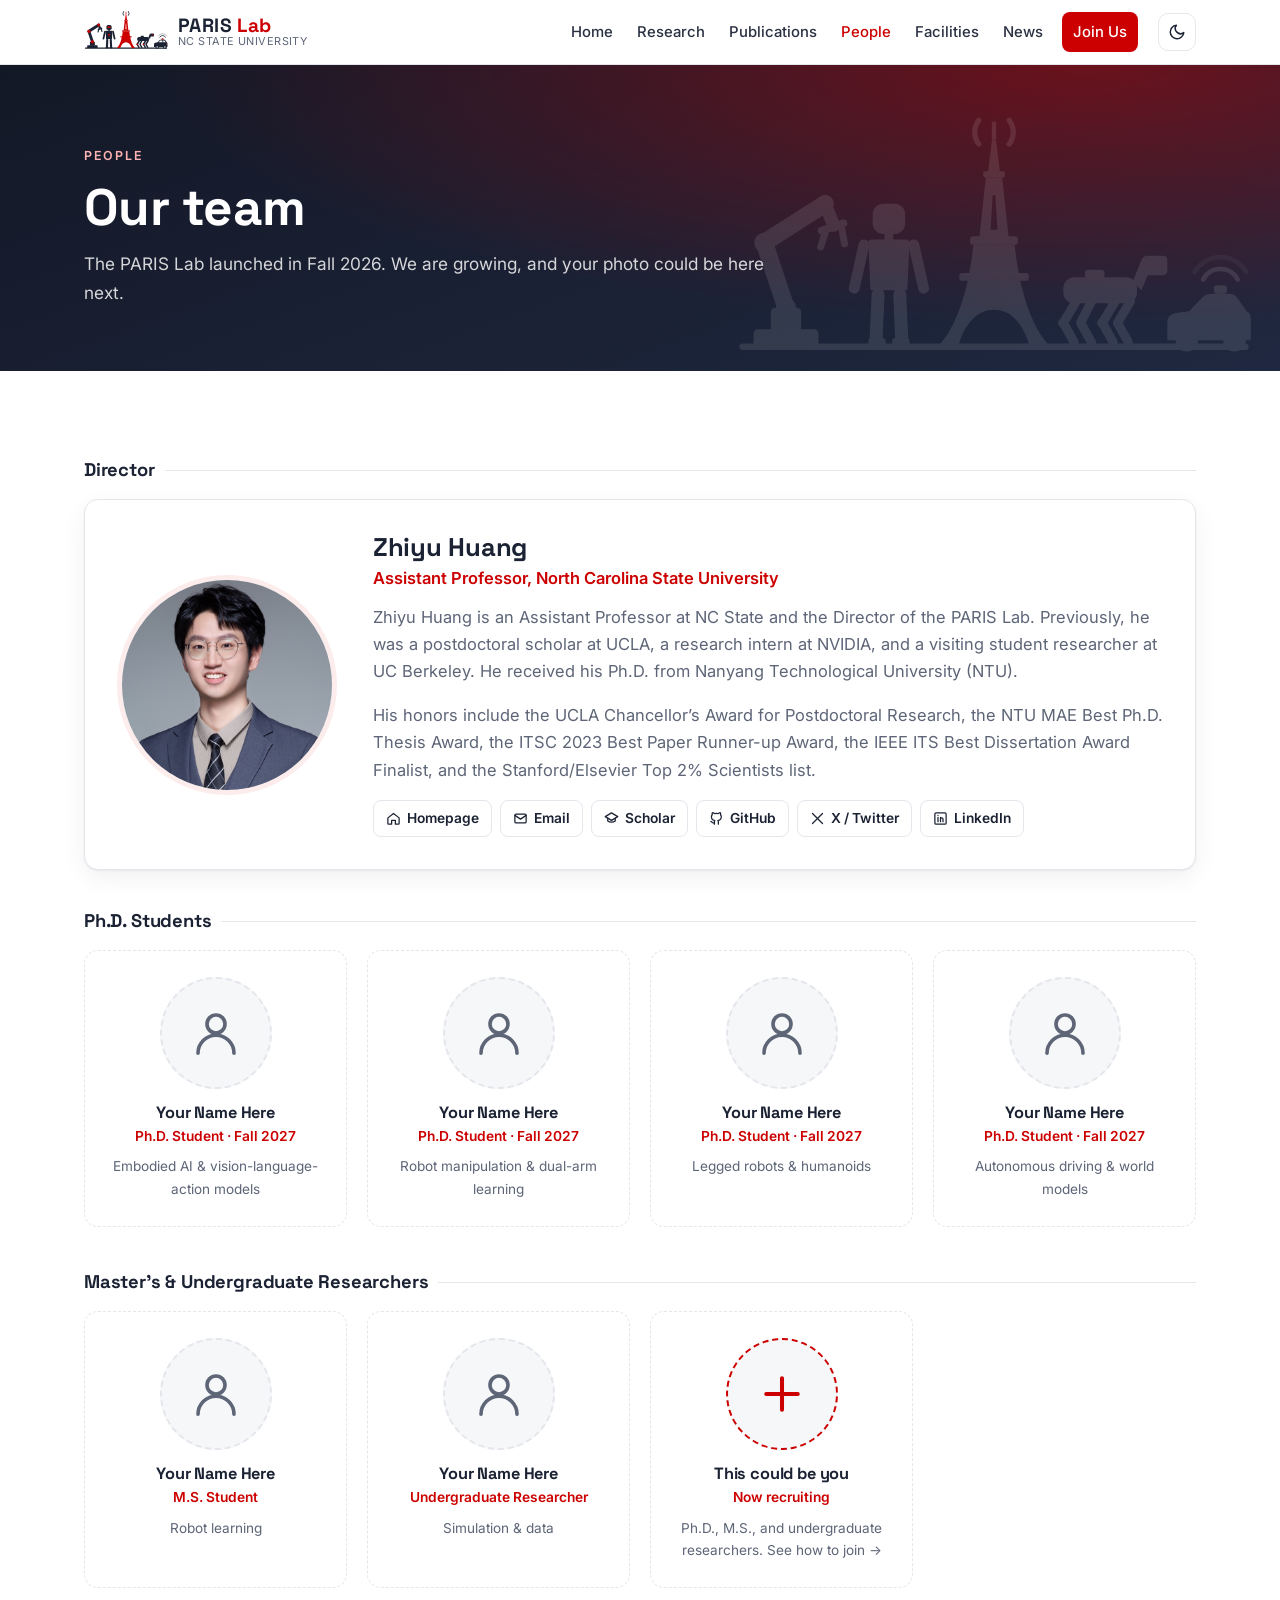
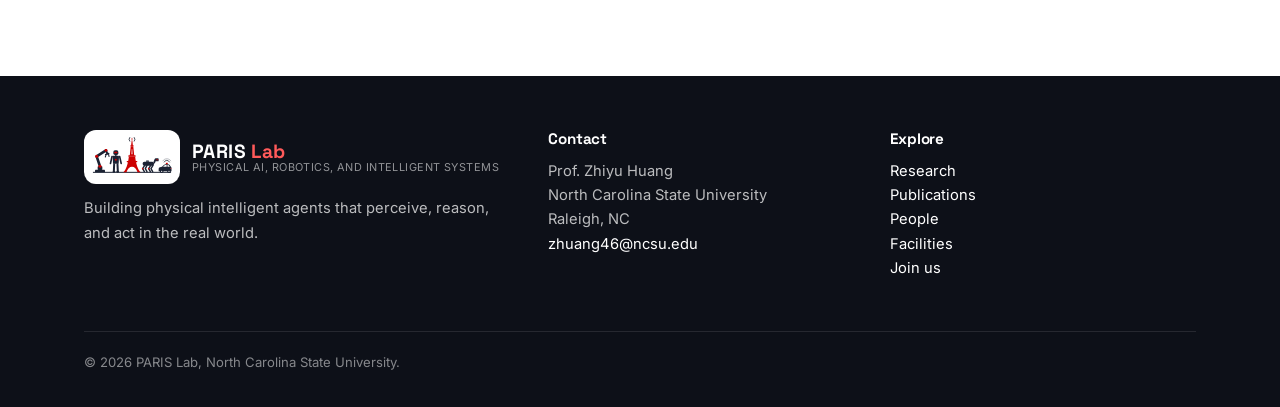
==== commit 9d239200: "Update director honors: add UCLA Chancellor's Award, drop ICCV oral Co-Authored-By: Claude Opus 5.5 " ====
--- a/people.html
+++ b/people.html
@@ -37,7 +37,7 @@
           <h3>Zhiyu Huang</h3>
           <div class="role">Assistant Professor, North Carolina State University</div>
           <p>Zhiyu Huang is an Assistant Professor at NC State and the Director of the PARIS Lab. Previously, he was a postdoctoral scholar at UCLA, a research intern at NVIDIA, and a visiting student researcher at UC Berkeley. He received his Ph.D. from Nanyang Technological University (NTU).</p>
-          <p>His honors include the NTU MAE Best Ph.D. Thesis Award, an ICCV 2023 oral, the ITSC 2023 Best Paper Runner-up Award, the IEEE ITS Best Dissertation Award Finalist, and the Stanford/Elsevier Top 2% Scientists list.</p>
+          <p>His honors include the UCLA Chancellor&rsquo;s Award for Postdoctoral Research, the NTU MAE Best Ph.D. Thesis Award, the ITSC 2023 Best Paper Runner-up Award, the IEEE ITS Best Dissertation Award Finalist, and the Stanford/Elsevier Top 2% Scientists list.</p>
           <div class="icon-links">
             <a href="https://mczhi.github.io/"><svg viewBox="0 0 24 24" fill="none" stroke="currentColor" stroke-width="2" stroke-linecap="round" stroke-linejoin="round"><path d="M3 11l9-7 9 7v9a1 1 0 0 1-1 1h-5v-6H9v6H4a1 1 0 0 1-1-1z"/></svg>Homepage</a>
             <a href="mailto:zhuang46@ncsu.edu"><svg viewBox="0 0 24 24" fill="none" stroke="currentColor" stroke-width="2" stroke-linecap="round" stroke-linejoin="round"><rect x="3" y="5" width="18" height="14" rx="2"/><path d="M3 7l9 6 9-6"/></svg>Email</a>
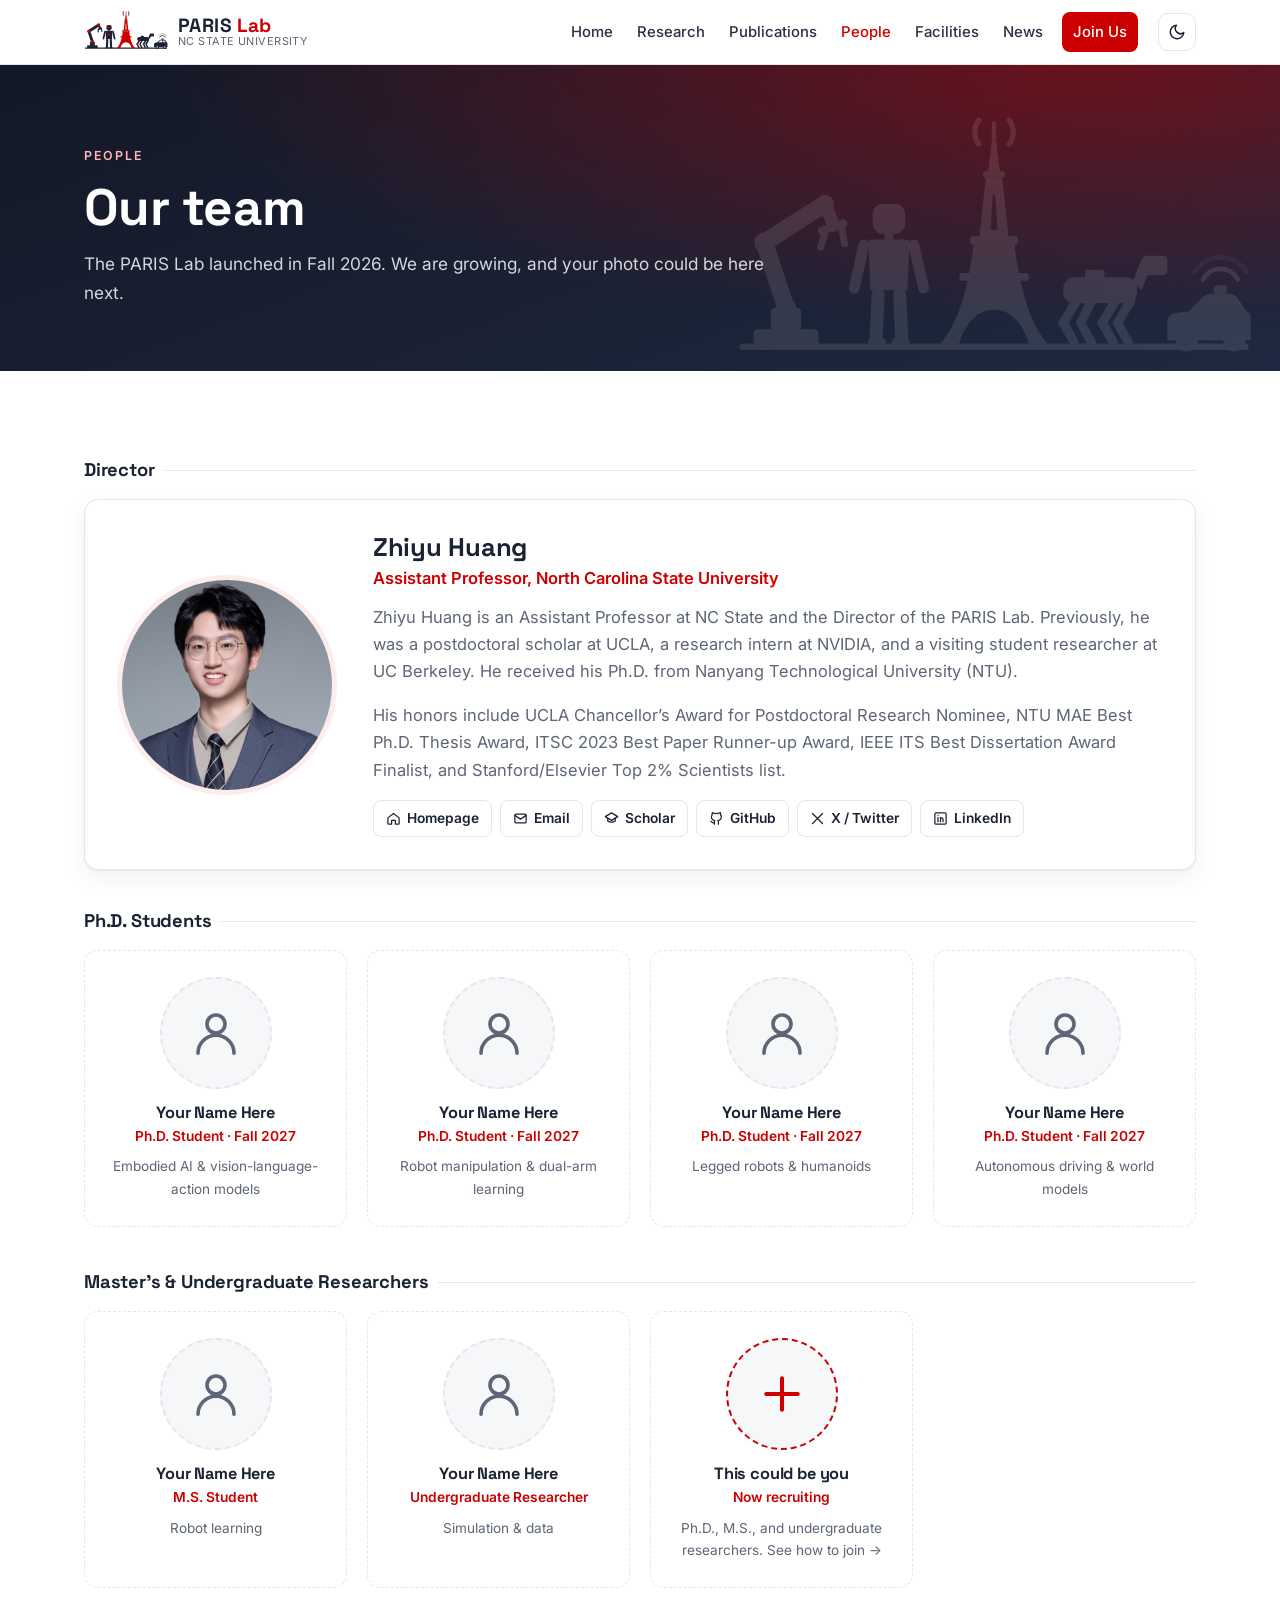
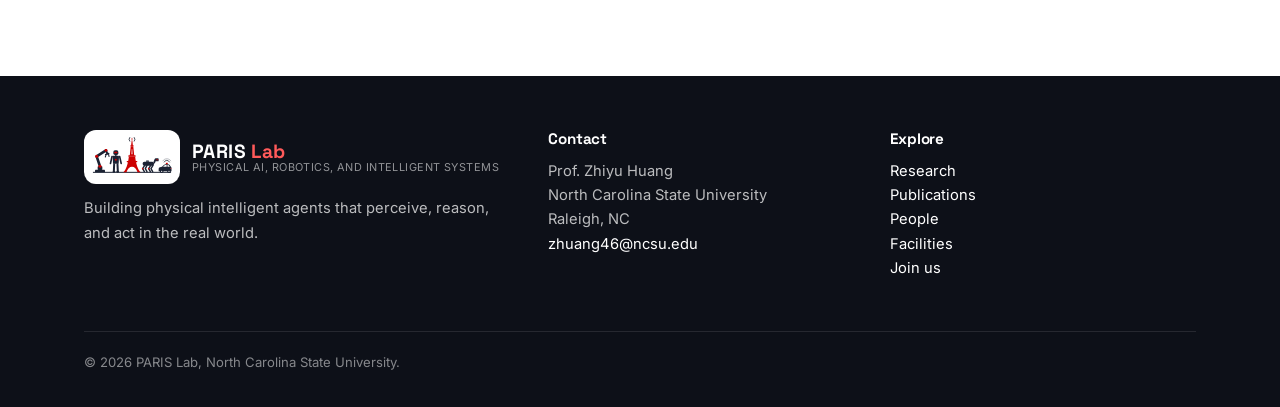
==== commit 769a7524: "Reword director honors as a list; mark UCLA award as nominee Co-Authored-By: Claude Opus 5.5 <norepl" ====
--- a/people.html
+++ b/people.html
@@ -37,7 +37,7 @@
           <h3>Zhiyu Huang</h3>
           <div class="role">Assistant Professor, North Carolina State University</div>
           <p>Zhiyu Huang is an Assistant Professor at NC State and the Director of the PARIS Lab. Previously, he was a postdoctoral scholar at UCLA, a research intern at NVIDIA, and a visiting student researcher at UC Berkeley. He received his Ph.D. from Nanyang Technological University (NTU).</p>
-          <p>His honors include the UCLA Chancellor&rsquo;s Award for Postdoctoral Research, the NTU MAE Best Ph.D. Thesis Award, the ITSC 2023 Best Paper Runner-up Award, the IEEE ITS Best Dissertation Award Finalist, and the Stanford/Elsevier Top 2% Scientists list.</p>
+          <p>His honors include UCLA Chancellor&rsquo;s Award for Postdoctoral Research Nominee, NTU MAE Best Ph.D. Thesis Award, ITSC 2023 Best Paper Runner-up Award, IEEE ITS Best Dissertation Award Finalist, and Stanford/Elsevier Top 2% Scientists list.</p>
           <div class="icon-links">
             <a href="https://mczhi.github.io/"><svg viewBox="0 0 24 24" fill="none" stroke="currentColor" stroke-width="2" stroke-linecap="round" stroke-linejoin="round"><path d="M3 11l9-7 9 7v9a1 1 0 0 1-1 1h-5v-6H9v6H4a1 1 0 0 1-1-1z"/></svg>Homepage</a>
             <a href="mailto:zhuang46@ncsu.edu"><svg viewBox="0 0 24 24" fill="none" stroke="currentColor" stroke-width="2" stroke-linecap="round" stroke-linejoin="round"><rect x="3" y="5" width="18" height="14" rx="2"/><path d="M3 7l9 6 9-6"/></svg>Email</a>
